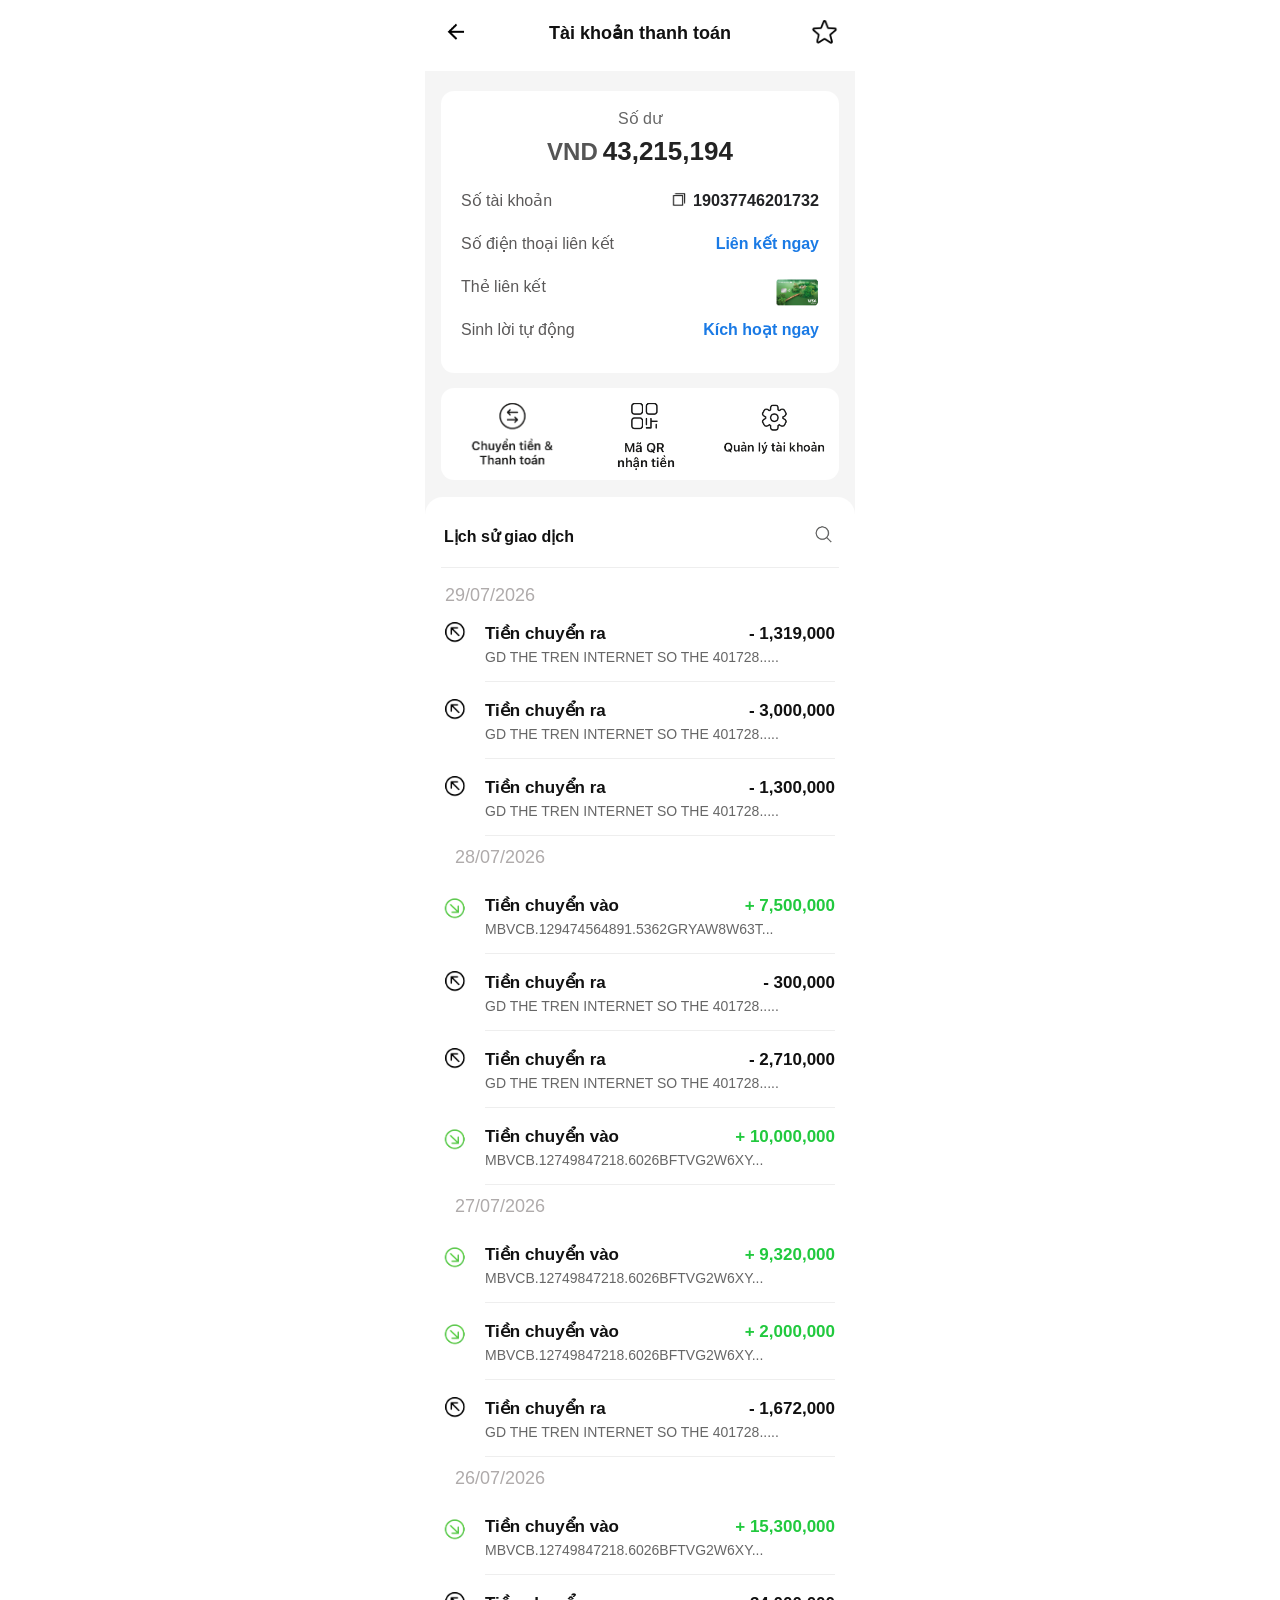
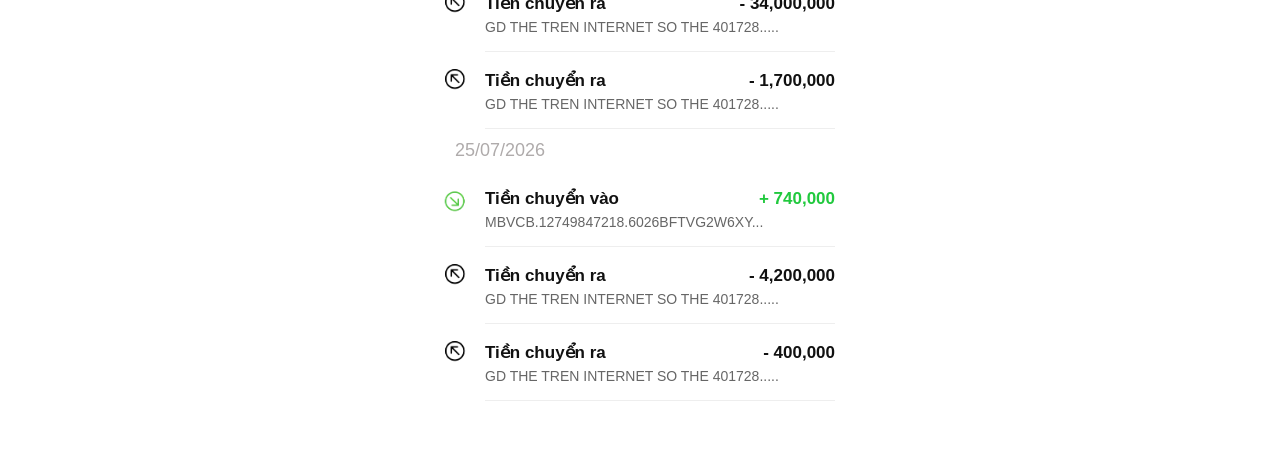
==== account.html @ f7a261ac "Update account.html" ====
<!DOCTYPE html>
<html lang="vi">

<head>
    <meta charset="UTF-8">

    <meta
        name="viewport"
        content="width=device-width,
                 initial-scale=1,
                 maximum-scale=1,
                 user-scalable=no,
                 viewport-fit=cover"
    >

    <title>Tài khoản thanh toán</title>

    <meta
        name="apple-mobile-web-app-capable"
        content="yes"
    >
<link rel="apple-touch-icon" href="./img/tech.jpg">

<link rel="icon" href="./img/tech.png">

<meta name="apple-mobile-web-app-capable" content="yes">

<meta name="apple-mobile-web-app-title" content="Techcombank">
    <meta
        name="mobile-web-app-capable"
        content="yes"
    >

    <!-- Thanh trạng thái nền trắng, icon màu đen -->
    <meta
        name="apple-mobile-web-app-status-bar-style"
        content="default"
    >

    <meta
        name="theme-color"
        content="#ffffff"
    >

    <link
        rel="stylesheet"
        href="./css/account.css"
    >
</head>

<body>

<div class="phone-app">

    <!-- =====================
         HEADER
    ====================== -->

    <header class="account-header">

  <button
    class="header-button back-button"
    type="button"
    onclick="history.back()"
    aria-label="Quay lại"
>
    <img
        src="./img/back_account.png"
        class="back-button-img"
        alt="Quay lại"
    >
</button>

        <h1>
            Tài khoản thanh toán
        </h1>

      <button
    class="header-button favorite-button"
    type="button"
    aria-label="Yêu thích"
>
    <img
        src="./img/star_account.png"
        class="favorite-button-img"
        alt="Yêu thích"
    >
</button>

    </header>


    <!-- =====================
         NỘI DUNG
    ====================== -->

    <main class="account-main">


        <!-- THẺ THÔNG TIN TÀI KHOẢN -->

        <section class="account-card">

            <div class="balance">

                <p class="balance-label">
                    Số dư
                </p>

                <div class="balance-value">

                    <span>VND</span>

                    <strong>
                        43,215,194
                    </strong>

                </div>

            </div>


            <div class="information-list">


                <!-- SỐ TÀI KHOẢN -->

         <div class="information-row">

    <span class="information-label">
        Số tài khoản
    </span>

    <div class="account-right">

        <div class="copy-box">
            <img
                src="./img/copy.png"
                class="copy-symbol"
                id="copyAccount"
                alt="Sao chép"
            >
        </div>

        <span class="account-number">
            19037746201732
        </span>

    </div>

</div>


                <!-- SỐ ĐIỆN THOẠI -->

                <div class="information-row">

                    <span class="information-label">
                        Số điện thoại liên kết
                    </span>

                    <button
                        class="blue-action"
                        type="button"
                    >
                        Liên kết ngay
                    </button>

                </div>


                <!-- THẺ LIÊN KẾT -->

                <div class="information-row">

                    <span class="information-label">
                        Thẻ liên kết
                    </span>

                    <div class="bank-card-image">

                        <img
                            src="./img/card.png"
                            alt="Thẻ ngân hàng"
                        >

                    </div>

                </div>


                <!-- SINH LỜI -->

                <div class="information-row">

                    <span class="information-label">
                        Sinh lời tự động
                    </span>

                    <button
                        class="blue-action"
                        type="button"
                    >
                        Kích hoạt ngay
                    </button>

                </div>

            </div>

        </section>


        <!-- =====================
             MENU CHỨC NĂNG
        ====================== -->
<section class="feature-card">

    <!-- Chuyển tiền -->
    <button class="feature-item" type="button">

        <div class="feature-icon-box">
            <img
                src="./img/transfer.png"
                class="feature-img transfer-img"
                alt="Chuyển tiền"
            >
        </div>

     

    </button>

    <!-- QR -->
    <button class="feature-item" type="button">

        <div class="feature-icon-box">
            <img
                src="./img/qr-img.png"
                class="feature-img qr-img"
                alt="QR"
            >
        </div>

       

    </button>

    <!-- Quản lý -->
    <button class="feature-item" type="button">

        <div class="feature-icon-box">
            <img
                src="./img/setting-img.png"
                class="feature-img setting-img"
                alt="Quản lý"
            >
        </div>


    </button>

</section>


        <!-- =====================
             LỊCH SỬ GIAO DỊCH
        ====================== -->

        <section class="transaction-card">


            <!-- TIÊU ĐỀ -->

            <div class="transaction-header">

                <h2>
                    Lịch sử giao dịch
                </h2>

              <button
    class="search-button"
    type="button"
    aria-label="Tìm kiếm"
>

    <img
        src="./img/search.png"
        class="search-button-img"
        alt="Tìm kiếm"
    >

</button>

            </div>


            <!-- NGÀY -->

            <p class="transaction-date">

                29/07/2026

            </p>


            <!-- TIỀN RA -->

          <button
    class="transaction-item"
    type="button"
    onclick="openSheet('./transaction-out.html')"
>

              <div class="transaction-status outgoing">

    <div class="transaction-icon-box">

        <img
            src="./img/outgoing.png"
            class="transaction-icon-img"
            alt="Tiền chuyển ra"
        >

    </div>

</div>

                <div class="transaction-information">

                    <div class="transaction-top">

                        <strong>
                            Tiền chuyển ra
                        </strong>

                        <span class="transaction-money">

                            - 1,319,000

                        </span>

                    </div>


                    <p>

                        GD THE TREN INTERNET SO THE
                        401728.....

                    </p>

                </div>

            </button>

<!-- TIỀN RA -->

           <button
                class="transaction-item"
                type="button"
                onclick="location.href='./transaction-out.html'"
            >

              <div class="transaction-status outgoing">

    <div class="transaction-icon-box">

        <img
            src="./img/outgoing.png"
            class="transaction-icon-img"
            alt="Tiền chuyển ra"
        >

    </div>

</div>

                <div class="transaction-information">

                    <div class="transaction-top">

                        <strong>
                            Tiền chuyển ra
                        </strong>

                        <span class="transaction-money">

                            - 3,000,000

                        </span>

                    </div>


                    <p>

                        GD THE TREN INTERNET SO THE
                        401728.....

                    </p>

                </div>

            </button>
<!-- TIỀN RA -->

           <button
                class="transaction-item"
                type="button"
                onclick="location.href='./transaction-out.html'"
            >

              <div class="transaction-status outgoing">

    <div class="transaction-icon-box">

        <img
            src="./img/outgoing.png"
            class="transaction-icon-img"
            alt="Tiền chuyển ra"
        >

    </div>

</div>

                <div class="transaction-information">

                    <div class="transaction-top">

                        <strong>
                            Tiền chuyển ra
                        </strong>

                        <span class="transaction-money">

                            - 1,300,000

                        </span>

                    </div>


                    <p>

                        GD THE TREN INTERNET SO THE
                        401728.....

                    </p>

                </div>

            </button>


            <!-- NGÀY -->

            <p class="transaction-date second-date">

                28/07/2026

            </p>

 <button
     class="transaction-item"
    type="button"
    onclick="openSheet('./transaction-in.html')">
             <div class="transaction-status incoming">

    <div class="transaction-icon-box">

        <img
            src="./img/incoming.png"
            class="incoming-icon-img"
            alt="Tiền vào"
        >

    </div>

</div>


                <div class="transaction-information">

                    <div class="transaction-top">

                        <strong>

                            Tiền chuyển vào

                        </strong>

                        <span class="transaction-money green">

                            + 7,500,000

                        </span>

                    </div>


                    <p>

                        MBVCB.129474564891.5362GRYAW8W63T...

                    </p>

                </div>

            </button>

            <!-- GIAO DỊCH 3 -->
  <button
    class="transaction-item"
    type="button"
    onclick="openSheet('./transaction-out1.html')"
>

              <div class="transaction-status outgoing">

    <div class="transaction-icon-box">

        <img
            src="./img/outgoing.png"
            class="transaction-icon-img"
            alt="Tiền chuyển ra"
        >

    </div>

</div>

                <div class="transaction-information">

                    <div class="transaction-top">

                        <strong>
                            Tiền chuyển ra
                        </strong>

                        <span class="transaction-money">

                            - 300,000

                        </span>

                    </div>


                    <p>

                        GD THE TREN INTERNET SO THE
                        401728.....

                    </p>

                </div>

      
            </button>
              <button
                class="transaction-item"
                type="button"
                onclick="location.href='./transaction-out.html'"
            >

              <div class="transaction-status outgoing">

    <div class="transaction-icon-box">

        <img
            src="./img/outgoing.png"
            class="transaction-icon-img"
            alt="Tiền chuyển ra"
        >

    </div>

</div>

                <div class="transaction-information">

                    <div class="transaction-top">

                        <strong>
                            Tiền chuyển ra
                        </strong>

                        <span class="transaction-money">

                            - 2,710,000

                        </span>

                    </div>


                    <p>

                        GD THE TREN INTERNET SO THE
                        401728.....

                    </p>

                </div>

            </button>

<!-- TIỀN VÀO -->

          <button
     class="transaction-item"
    type="button"
    onclick="openSheet('./transaction-in.html')">
             <div class="transaction-status incoming">

    <div class="transaction-icon-box">

        <img
            src="./img/incoming.png"
            class="incoming-icon-img"
            alt="Tiền vào"
        >

    </div>

</div>


                <div class="transaction-information">

                    <div class="transaction-top">

                        <strong>

                            Tiền chuyển vào

                        </strong>

                        <span class="transaction-money green">

                            + 10,000,000

                        </span>

                    </div>


                    <p>

                        MBVCB.12749847218.6026BFTVG2W6XY...

                    </p>

                </div>

            </button>

            
   <p class="transaction-date second-date">

                27/07/2026

            </p>
 <button
     class="transaction-item"
    type="button"
    onclick="openSheet('./transaction-in.html')">
             <div class="transaction-status incoming">

    <div class="transaction-icon-box">

        <img
            src="./img/incoming.png"
            class="incoming-icon-img"
            alt="Tiền vào"
        >

    </div>

</div>


                <div class="transaction-information">

                    <div class="transaction-top">

                        <strong>

                            Tiền chuyển vào

                        </strong>

                        <span class="transaction-money green">

                            + 9,320,000

                        </span>

                    </div>


                    <p>

                        MBVCB.12749847218.6026BFTVG2W6XY...

                    </p>

                </div>

            </button>

 <button
    class="transaction-item"
    type="button"
    onclick="openSheet('./transaction-in.html')"
>
    <div class="transaction-status incoming">
        <div class="transaction-icon-box">
            <img
                src="./img/incoming.png"
                class="incoming-icon-img"
                alt="Tiền vào"
            >
        </div>
    </div>

    <div class="transaction-information">
        <div class="transaction-top">
            <strong>Tiền chuyển vào</strong>

            <span class="transaction-money green">
                + 2,000,000
            </span>
        </div>

        <p>
            MBVCB.12749847218.6026BFTVG2W6XY...
        </p>
    </div>
</button>

            <!-- GIAO DỊCH 3 -->
  <button
                class="transaction-item"
                type="button"
                onclick="location.href='./transaction-out.html'"
            >

              <div class="transaction-status outgoing">

    <div class="transaction-icon-box">

        <img
            src="./img/outgoing.png"
            class="transaction-icon-img"
            alt="Tiền chuyển ra"
        >

    </div>

</div>

                <div class="transaction-information">

                    <div class="transaction-top">

                        <strong>
                            Tiền chuyển ra
                        </strong>

                        <span class="transaction-money">

                            - 1,672,000

                        </span>

                    </div>


                    <p>

                        GD THE TREN INTERNET SO THE
                        401728.....

                    </p>

                </div>

            </button>
             
<p class="transaction-date second-date">

                26/07/2026

            </p>

            
             <button
     class="transaction-item"
    type="button"
    onclick="openSheet('./transaction-in.html')">
             <div class="transaction-status incoming">

    <div class="transaction-icon-box">

        <img
            src="./img/incoming.png"
            class="incoming-icon-img"
            alt="Tiền vào"
        >

    </div>

</div>


                <div class="transaction-information">

                    <div class="transaction-top">

                        <strong>

                            Tiền chuyển vào

                        </strong>

                        <span class="transaction-money green">

                            + 15,300,000

                        </span>

                    </div>


                    <p>

                        MBVCB.12749847218.6026BFTVG2W6XY...

                    </p>

                </div>

            </button>

            <!-- GIAO DỊCH 4 -->

             <button
                class="transaction-item" 
                type="button"
                onclick="location.href='./transaction-out.html'"
            >

              <div class="transaction-status outgoing">

    <div class="transaction-icon-box">

        <img
            src="./img/outgoing.png"
            class="transaction-icon-img"
            alt="Tiền chuyển ra"
        >

    </div>

</div>

                <div class="transaction-information">

                    <div class="transaction-top">

                        <strong>
                            Tiền chuyển ra
                        </strong>

                        <span class="transaction-money">

                            - 34,000,000

                        </span>

                    </div>


                    <p>

                        GD THE TREN INTERNET SO THE
                        401728.....

                    </p>

                </div>

            </button>
<button
                class="transaction-item"
                type="button"
                onclick="location.href='./transaction-out.html'"
            >

              <div class="transaction-status outgoing">

    <div class="transaction-icon-box">

        <img
            src="./img/outgoing.png"
            class="transaction-icon-img"
            alt="Tiền chuyển ra"
        >

    </div>

</div>

                <div class="transaction-information">

                    <div class="transaction-top">

                        <strong>
                            Tiền chuyển ra
                        </strong>

                        <span class="transaction-money">

                            - 1,700,000

                        </span>

                    </div>


                    <p>

                        GD THE TREN INTERNET SO THE
                        401728.....

                    </p>

                </div>

            </button>

 <p class="transaction-date second-date">

                25/07/2026

            </p>
<!-- TIỀN VÀO -->

          <button
     class="transaction-item"
    type="button"
    onclick="openSheet('./transaction-in.html')">
             <div class="transaction-status incoming">

    <div class="transaction-icon-box">

        <img
            src="./img/incoming.png"
            class="incoming-icon-img"
            alt="Tiền vào"
        >

    </div>

</div>


                <div class="transaction-information">

                    <div class="transaction-top">

                        <strong>

                            Tiền chuyển vào

                        </strong>

                        <span class="transaction-money green">

                            + 740,000

                        </span>

                    </div>


                    <p>

                        MBVCB.12749847218.6026BFTVG2W6XY...

                    </p>

                </div>

            </button>
<!-- TIỀN RA -->

           <button
                class="transaction-item"
                type="button"
                onclick="location.href='./transaction-out.html'"
            >

              <div class="transaction-status outgoing">

    <div class="transaction-icon-box">

        <img
            src="./img/outgoing.png"
            class="transaction-icon-img"
            alt="Tiền chuyển ra"
        >

    </div>

</div>

                <div class="transaction-information">

                    <div class="transaction-top">

                        <strong>
                            Tiền chuyển ra
                        </strong>

                        <span class="transaction-money">

                            - 4,200,000

                        </span>

                    </div>


                    <p>

                        GD THE TREN INTERNET SO THE
                        401728.....

                    </p>

                </div>

            </button>
<!-- TIỀN RA -->

           <button
                class="transaction-item"
                type="button"
                onclick="location.href='./transaction-out.html'"
            >

              <div class="transaction-status outgoing">

    <div class="transaction-icon-box">

        <img
            src="./img/outgoing.png"
            class="transaction-icon-img"
            alt="Tiền chuyển ra"
        >

    </div>

</div>

                <div class="transaction-information">

                    <div class="transaction-top">

                        <strong>
                            Tiền chuyển ra
                        </strong>

                        <span class="transaction-money">

                            - 400,000

                        </span>

                    </div>


                    <p>

                        GD THE TREN INTERNET SO THE
                        401728.....

                    </p>

                </div>

            </button>

            
        </section>

    </main>

</div>


<!-- THÔNG BÁO COPY -->




<script>
document.addEventListener("DOMContentLoaded", () => {
    const overlay =
        document.getElementById("sheetOverlay");

    const frame =
        document.getElementById("sheetFrame");

    const copyButton =
        document.getElementById("copyAccount");

    const copyToast =
        document.getElementById("copyToast");

    let toastTimer = null;

    /* =========================
       OPEN SHEET
    ========================= */

    window.openSheet = function (page) {
        if (!overlay || !frame || !page) {
            return;
        }

        frame.src = page;
        overlay.classList.add("show");

        document.documentElement.style.overflow = "hidden";
        document.body.style.overflow = "hidden";
    };

    /* =========================
       CLOSE SHEET
    ========================= */

    window.closeSheet = function () {
        if (!overlay || !frame) {
            return;
        }

        overlay.classList.remove("show");

        document.documentElement.style.overflow = "";
        document.body.style.overflow = "";

        setTimeout(() => {
            frame.src = "";
        }, 350);
    };

    /* Bấm vùng tối bên ngoài để đóng */
    if (overlay) {
        overlay.addEventListener("click", event => {
            if (event.target === overlay) {
                window.closeSheet();
            }
        });
    }

    /* =========================
       COPY ACCOUNT
    ========================= */

    if (copyButton && copyToast) {
        copyButton.addEventListener("click", async () => {
            try {
                await navigator.clipboard.writeText(
                    "7171555555"
                );

                showCopyToast();
            } catch (error) {
                const textarea =
                    document.createElement("textarea");

                textarea.value = "7171555555";
                textarea.style.position = "fixed";
                textarea.style.opacity = "0";

                document.body.appendChild(textarea);
                textarea.select();

                document.execCommand("copy");
                textarea.remove();

                showCopyToast();
            }
        });
    }

    function showCopyToast() {
        clearTimeout(toastTimer);

        copyToast.classList.add("show");

        toastTimer = setTimeout(() => {
            copyToast.classList.remove("show");
        }, 1500);
    }
});


</script>

<script src="./js/acccount.js"></script>
<!-- Bottom Sheet -->

<div
    class="copy-toast"
    id="copyToast"
>
    Đã sao chép số tài khoản
</div>

<div class="sheet-overlay" id="sheetOverlay">
    <iframe
        id="sheetFrame"
        class="sheet-frame"
        src=""
        title="Chi tiết giao dịch"
    ></iframe>
</div>

<script>
    // JavaScript ở đây
</script>
</body>
</body>

</html>
---- css/account.css ----
/* =========================
   RESET
========================= */




/* =========================
   KHUNG ỨNG DỤNG
========================= */



/* =========================
   HEADER
========================= */

/* =========================
   RESET + IOS STATUS BAR
========================= */

* {
    box-sizing: border-box;
    margin: 0;
    padding: 0;

    -webkit-tap-highlight-color: transparent;
}

html,
body {
    width: 100%;
    height: 100%;
    min-height: 100%;

    margin: 0 !important;
    padding: 0 !important;
}

.transaction-page {
    position: relative;

    width: 100%;
    height: 100dvh;
    min-height: 100dvh;

    margin: 0;
    padding: 0;

    overflow: hidden;
}

/* Không hiển thị tấm nền phía sau */
.back-sheet {
    display: none !important;
}

/* Khung nội dung bắt đầu ngay từ đầu iframe */
.transaction-sheet {
    top: 0 !important;

    left: 0;
    right: 0;
    bottom: 0;

    border-radius: 28px 28px 0 0;
}

body {
    width: 100%;
    min-height: 100%;

    margin: 0;

    color: #111111;
    background: #ffffff;

    font-family:
        -apple-system,
        BlinkMacSystemFont,
        "SF Pro Display",
        "SF Pro Text",
        Arial,
        sans-serif;
}

/* Khung ứng dụng */
.phone-app {
    width: 100%;
    max-width: 430px;
    min-height: 100dvh;

    margin: 0 auto;

    overflow-x: hidden;

    background: #f5f5f5;
}


.sheet-overlay.show {
    opacity: 1;
    visibility: visible;
    pointer-events: auto;
}


/* Kéo toàn bộ bill lên trên */


.sheet-overlay.show .sheet-frame {
    transform: translateY(0);
}

.sheet-overlay.show .sheet-frame {
    transform: translateY(0);
}
/* Header trắng nằm ngay dưới status bar */
.account-header {
    position: sticky;
    z-index: 100;

    top: 0;

    display: grid;
    grid-template-columns: 55px 1fr 55px;
    align-items: center;

    /*
      71px nội dung + vùng an toàn của iPhone
    */
    min-height: calc(
        71px +
        env(safe-area-inset-top)
    );

    padding:
        env(safe-area-inset-top)
        15px
        0;

    background: #ffffff;
}


.account-header h1 {

    font-size:
    18px;
margin-top: -5px;

    font-weight:
    700;

    text-align:
    center;

    white-space:
    nowrap;

}


.header-button {

    display:
    flex;

    align-items:
    center;

    justify-content:
    center;

    width:
    50px;

    height:
    50px;

    border:
    0;

    background:
    transparent;

    color:
    #111;

    cursor:
    pointer;

}
/* Nút quay lại */
.back-button {
    width: 42px;
    height: 42px;

    display: flex;
    align-items: center;
    justify-content: center;

    border: none;
    background: transparent;
    padding: 0;
    cursor: pointer;
}
.favorite-button{
    width:42px;
    height:42px;

    display:flex;
    align-items:center;
    justify-content:center;

    border:none;
    background:transparent;
    padding:0;

    cursor:pointer;
}

.favorite-button-img{
      display: block;
    width: 140px;
    height: 135px;
    margin-left: 40px;
    object-fit: contain;
}
/* Ảnh mũi tên */
.back-button-img {
        width: 100px;
    height: 100px;
    margin-top: -8px;
    margin-left: -10px;
    object-fit: contain;
    display: block;
}

.back-button {

    justify-content:
    flex-start;

    font-size:
    40px;

    font-weight:
    300;

}


.favorite-button {

    justify-content:
    flex-end;

    font-size:
    50px;

    font-weight:
    300;

}


/* =========================
   NỘI DUNG
========================= */

.account-main {

    padding-top:
    20px;

}


/* =========================
   THẺ TÀI KHOẢN
========================= */

.account-card {

    margin:

    0
    16px
    15px;

    padding:

    18px
    20px
    20px;

    border-radius:
    13px;

    background:
    #fff;

}


.balance {

    text-align:
    center;

}


.balance-label {

    margin-bottom:
    8px;

    color:
    #666;

    font-size:
    16px;

}

/* Nút tìm kiếm */
.search-button{
    width:40px;
    height:40px;
    border:none;
    background:transparent;
    display:flex;
    justify-content:center;
    align-items:center;
    cursor:pointer;
    padding:0;
}

/* Chỉ chỉnh ảnh */
.search-button-img{
       width: 60px;
    height: 100px;
    margin-top: 18px;
    object-fit: contain;
    display: block;
}
.balance-value {

    display:
    flex;

    align-items:
    baseline;

    justify-content:
    center;

    gap:
    5px;

}
.information-row{
display:flex;
    justify-content:space-between;
    align-items:center;
    /* padding:18px 0; */
}

.account-right{
     display:flex;
    align-items:center;
    gap:8px;
}

/* Khung riêng của icon */
.copy-box{
    width:22px;          /* chỉnh khung */
    height:22px;
    display:flex;
    align-items:center;
    justify-content:center;
    margin-right:8px;
    flex-shrink:0;
}

/* Chỉ cần sửa 2 dòng này để icon to nhỏ */
.copy-symbol{
    width:18px;
    height:18px;
    object-fit:contain;
    display:block;
}

.copy-symbol{
    width:18px;
    height:18px;
    object-fit:contain;
    cursor:pointer;

    margin-right:10px;
}

.account-number{
    font-size:16.2px;
    font-weight:600;
    color: #222325;
}
.copy-symbol,
.copy-icon{
      width: 65px;
    height: 70px;
    margin-top: -4px;
    margin-left: 28px;
    display: inline-block;
    object-fit: contain;
    vertical-align: middle;
}
.balance-value span {

    color:
    #555;

    font-size:
    24px;

   font-weight: 600;

}

/* ===========================
   Overlay
=========================== */



/* hiện */

.sheet-overlay.show{

    opacity:1;

    visibility:visible;

}


/* ===========================
   Bottom Sheet
=========================== */

.sheet-container{

    position:fixed;

    left:0;

    right:0;

    bottom:0;

    height:83vh;

    background:#fff;

    border-radius:28px 28px 0 0;

    overflow:hidden;

    transform:translateY(100%);

    transition:.35s cubic-bezier(.22,.61,.36,1);

    z-index:1000;

}


/* hiện */

.sheet-container.show{

    transform:translateY(0);

}


/* iframe */

.balance-value strong {

    color:
    #232323;

    font-size:
    26px;

    font-weight:
    700;

}


/* =========================
   THÔNG TIN
========================= */

.information-list {

    margin-top:
    14px;

}
/* Card */
.feature-card{
    display:flex;
    justify-content:space-between;
    align-items:flex-start;
    padding:18px 0;
}

/* Button */
.feature-item{
    flex:1;
    border:none;
    background:transparent;
    display:flex;
    flex-direction:column;
    align-items:center;
    cursor:pointer;
}

/* Khung icon - KHÔNG sửa */
.feature-icon-box{
    width:60px;
    height:60px;
    display:flex;
    justify-content:center;
    align-items:center;
    flex-shrink:0;
}

/* Style chung */
.feature-img{
    display:block;
    object-fit:contain;
}

.sheet-overlay.show{
    opacity:1;
    pointer-events:auto;
}



.sheet-overlay.show #sheetFrame{
    transform:translateY(0);
}

/* ========= CHỈNH TỪNG ICON ========= */

/* Icon Chuyển tiền */
.transfer-img{
   width: 407px;
    height: 290px;
    margin-top: -14px;
    margin-left: -4px;
}

/* Icon QR */
.qr-img{
     width: 370px;
    height: 300px;
    margin-left: 7px;
    margin-top: 3px;
}

/* Icon Quản lý */
.setting-img{
    width: 423px;
    height: 330px;
    margin-left: 7px;
    margin-top: -11px;
}
.phone-app{

    transition:.35s;

}

.phone-app.scale{

    transform:scale(.94);

    border-radius:28px;

    overflow:hidden;

}


.sheet-overlay.show{

    opacity:1;

    pointer-events:auto;

}
/* =====================================
   BOTTOM SHEET — ACCOUNT.HTML
===================================== */

.sheet-overlay {
    position: fixed;
    z-index: 99999;

    inset: 0;

    display: flex;
    align-items: flex-end;

    opacity: 0;
    visibility: hidden;
    pointer-events: none;

    background: rgba(0, 0, 0, 0.35);

    transition:
        opacity 0.3s ease,
        visibility 0.3s ease;
}

.sheet-overlay.show {
    opacity: 1;
    visibility: visible;
    pointer-events: auto;
}

/* Chính iframe chứa transaction-out.html */
#sheetFrame,
.sheet-frame {
    display: block;

    width: 100%;

    /*
      Kéo mép trên của bill lên tại đây.
      100dvh - 95px nghĩa là cách đầu màn hình 95px.
    */
    height: calc(100dvh - 85px);

    margin: 0;
    padding: 0;

    border: 0;
    border-radius: 28px 28px 0 0;

    background: transparent;

    transform: translateY(100%);

    transition:
        transform 0.35s
        cubic-bezier(.22, .61, .36, 1);
}

.sheet-overlay.show #sheetFrame,
.sheet-overlay.show .sheet-frame {
    transform: translateY(0);
}

.sheet-overlay.show #sheetFrame{

    transform:translateY(0);

}
/* ========= MUỐN CHỈNH TẤT CẢ ========= */

/*
.feature-img{
    width:40px;
    height:40px;
}
*/

.information-row {
    margin-top: -5px;
    display:
    flex;

    align-items:
    center;

    justify-content:
    space-between;

    min-height:
    48px;

}


.information-label {

    color:
    #5b5959;

    font-size:
    16px;

}


.information-value,
.blue-action {

    border:
    0;

    background:
    transparent;

    cursor:
    pointer;

}


.information-value {

    color:
    #111;

    font-size:
    18px;

    font-weight:
    600;

}


.copy-symbol {

    margin-right:
    5px;

    font-size:
    19px;

}


.blue-action {

    color:
    #1a7ae5;

    font-size:
    16px;

    font-weight:
    600;

}


.bank-card-image {
    width: 76px;
    height: 45px;
    overflow: hidden;
    border-radius: 11px;

}


.bank-card-image img {

      display: block;
    width: 100%;
    height: 100%;
    margin-left: 18px;
    object-fit: cover;

}


/* =========================
   MENU
========================= */

.feature-card {

    display:
    grid;

    grid-template-columns:

    repeat(
        3,
        1fr
    );

    margin:

    0
    16px
    17px;

    padding:

    17px
    5px
    15px;

    border-radius:
    13px;

    background:
    #fff;

}


.feature-item {

    display:
    flex;

    flex-direction:
    column;

    align-items:
    center;

    border:
    0;

    background:
    transparent;

    color:
    #111;

    cursor:
    pointer;

}


.feature-icon {

    display:
    flex;

    align-items:
    center;

    justify-content:
    center;

    width:
    47px;

    height:
    47px;

    margin-bottom:
    7px;

}


.transfer-icon {

    flex-direction:
    column;

    border:

    2px
    solid
    #111;

    border-radius:
    50%;

    font-size:
    22px;

    line-height:
    13px;

}


.qr-icon {

    display:
    grid;

    grid-template-columns:

    repeat(
        2,
        16px
    );

    grid-template-rows:

    repeat(
        2,
        16px
    );

    gap:
    4px;

    margin:

    3px
    0
    11px;

}


.qr-icon span {

    border:

    2px
    solid
    #111;

    border-radius:
    4px;

}


.setting-icon {

    height:
    50px;

    margin-bottom:
    4px;

    font-size:
    49px;

    line-height:
    49px;

}


.feature-name {

    min-height:
    42px;

    font-size:
    15px;

    font-weight:
    700;

    line-height:
    20px;

    text-align:
    center;

}


/* =========================
   LỊCH SỬ
========================= */

.transaction-card {

    min-height:
    650px;

    padding:

    22px
    16px
    50px;

    border-radius:

    18px
    18px
    0
    0;

    background:
    #fff;

}


.transaction-header {

    display:
    flex;

    align-items:
    center;

    justify-content:
    space-between;

    padding-bottom:
    13px;

    border-bottom:

    1px
    solid
    #eee;

}


.transaction-header h2 {

   font-size: 16px;
    font-weight: 700;
    margin-left: 3px;

}


.search-button {

    width:
    35px;

    height:
    35px;

    border:
    0;

    background:
    transparent;

    color:
    #555;

    font-size:
    32px;

}


.transaction-date {

    margin:

    17px
    4px
    14px;

    color:
    #afabab;

    font-size:
    18px;

}


.second-date {

   margin-top: -14px;
    padding: 10px;

}


/* =========================
   GIAO DỊCH
========================= */

.transaction-item {

    display:
    grid;

    grid-template-columns:

    36px
    minmax(
        0,
        1fr
    );

    gap:
    4px;

    width:
    100%;

       padding: 3px 4px 15px;

    border:
    0;

    background:
    transparent;

    color:
    #111;

    text-align:
    left;

    cursor:
    pointer;

}


/* Vòng tròn giữ nguyên */
.transaction-status{
    width:28px;
    height:28px;
    border-radius:50%;
    display:flex;
    justify-content:center;
    align-items:center;
    flex-shrink:0;
}

/* Khung chứa icon */
.transaction-icon-box{
    width:18px;
    height:18px;
    display:flex;
    justify-content:center;
    align-items:center;
}

/* Chỉ chỉnh icon */
.transaction-icon-img{
        width: 80px;
    height: 122px;
    margin-left: -11px;
    margin-top: -8px;
    object-fit: contain;
    display: block;

}
/* Vòng tròn giữ nguyên */
.transaction-status{
    width:28px;
    height:28px;

    display:flex;
    justify-content:center;
    align-items:center;

    border-radius:50%;
    flex-shrink:0;
}

/* Màu nền giao dịch vào */


/* Khung chứa icon */
.transaction-icon-box{
    width:18px;
    height:18px;

    display:flex;
    justify-content:center;
    align-items:center;
}

/* Chỉ chỉnh ảnh */
.incoming-icon-img{
        width: 100px;
    height: 125px;
    margin-left: -11px;
    margin-top: -8px;
    object-fit:contain;
    display:block;
}

.outgoing {

    color:
    #111;

}


.incoming {

    color:
    #20c74c;

}


.transaction-information {

    min-width:
    0;

    padding-bottom:
    16px;

    border-bottom:

    1px
    solid
    #eee;

}


.transaction-top {

    display:
    flex;

    align-items:
    center;

    justify-content:
    space-between;

    gap:
    10px;

}


.transaction-top strong {

    overflow:
    hidden;

    font-size:
    17px;

    font-weight:
    700;

    white-space:
    nowrap;

    text-overflow:
    ellipsis;

}


.transaction-money {

    flex-shrink:
    0;

    font-size:
    17px;

    font-weight:
    700;

}


.transaction-money.green {

    color:
    #21c93e;

}


.transaction-information p {

    overflow:
    hidden;

    margin-top:
    5px;

    color:
    #666;

    font-size:
    14px;

    white-space:
    nowrap;

    text-overflow:
    ellipsis;

}
.header-button {
    width: 42px;
    height: 42px;

    padding: 0;

    display: flex;
    align-items: center;
    justify-content: center;

    border: none;
    background: transparent;

    cursor: pointer;
}


.back-button i {
    display: block !important;

    font-family: "boxicons" !important;

    font-size: 38px !important;
    font-weight: 400;

    line-height: 1;

    color: #111111 !important;

    visibility: visible !important;
    opacity: 1 !important;
}

/* =========================
   THÔNG BÁO COPY
========================= */

.copy-toast {

    position:
    fixed;

    bottom:
    35px;

    left:
    50%;

    z-index:
    999;

    padding:

    11px
    18px;

    border-radius:
    25px;

    background:
    rgba(
        0,
        0,
        0,
        0.85
    );

    color:
    #fff;

    font-size:
    14px;

    opacity:
    0;

    pointer-events:
    none;

    transform:

    translate(
        -50%,
        15px
    );

    transition:

    opacity
    0.25s,

    transform
    0.25s;

}


.copy-toast.show {

    opacity:
    1;

    transform:

    translate(
        -50%,
        0
    );

}


/* =========================
   MÀN HÌNH NHỎ
========================= */

@media (
    max-width:
    370px
) {

    .account-header h1 {

        font-size:
        18px;

    }


    .information-label {

        font-size:
        14px;

    }


    .information-value {

        font-size:
        16px;

    }


    .blue-action {

        font-size:
        15px;

    }


    .feature-name {

        font-size:
        13px;

    }

}
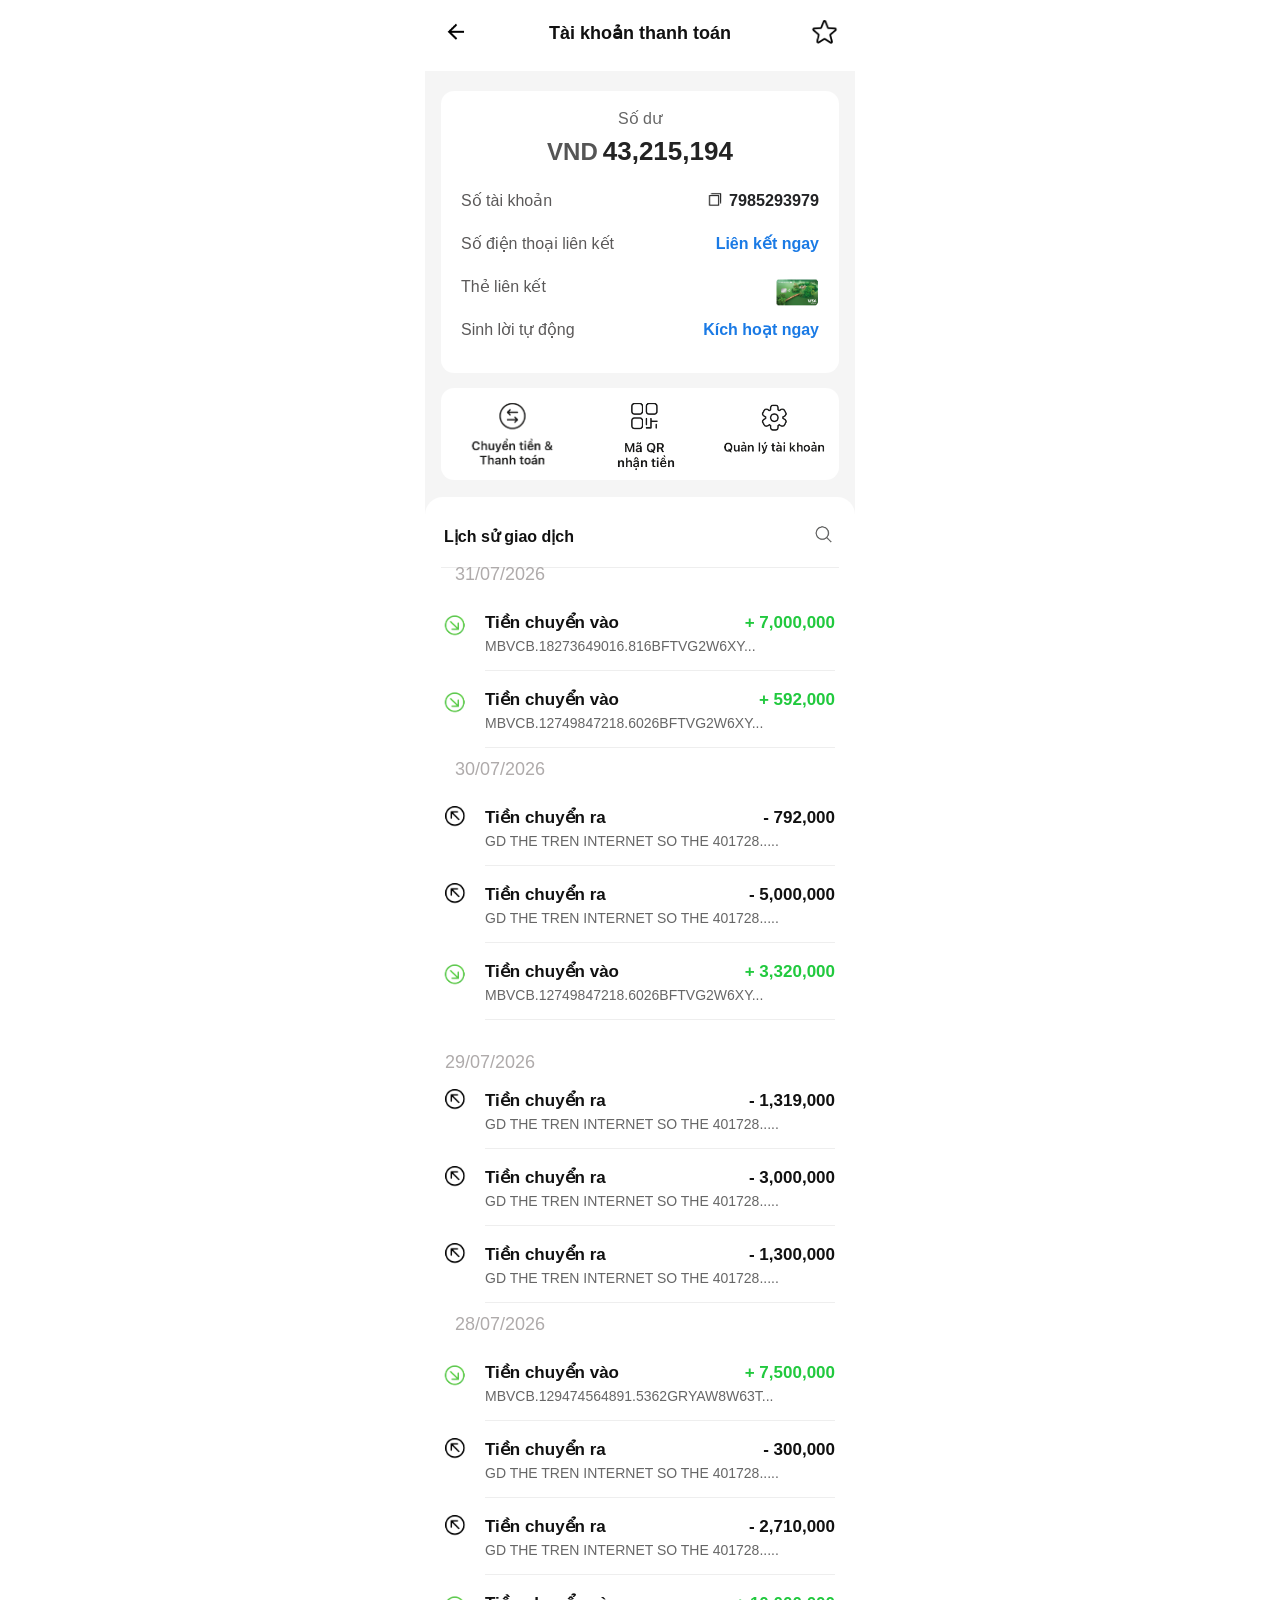
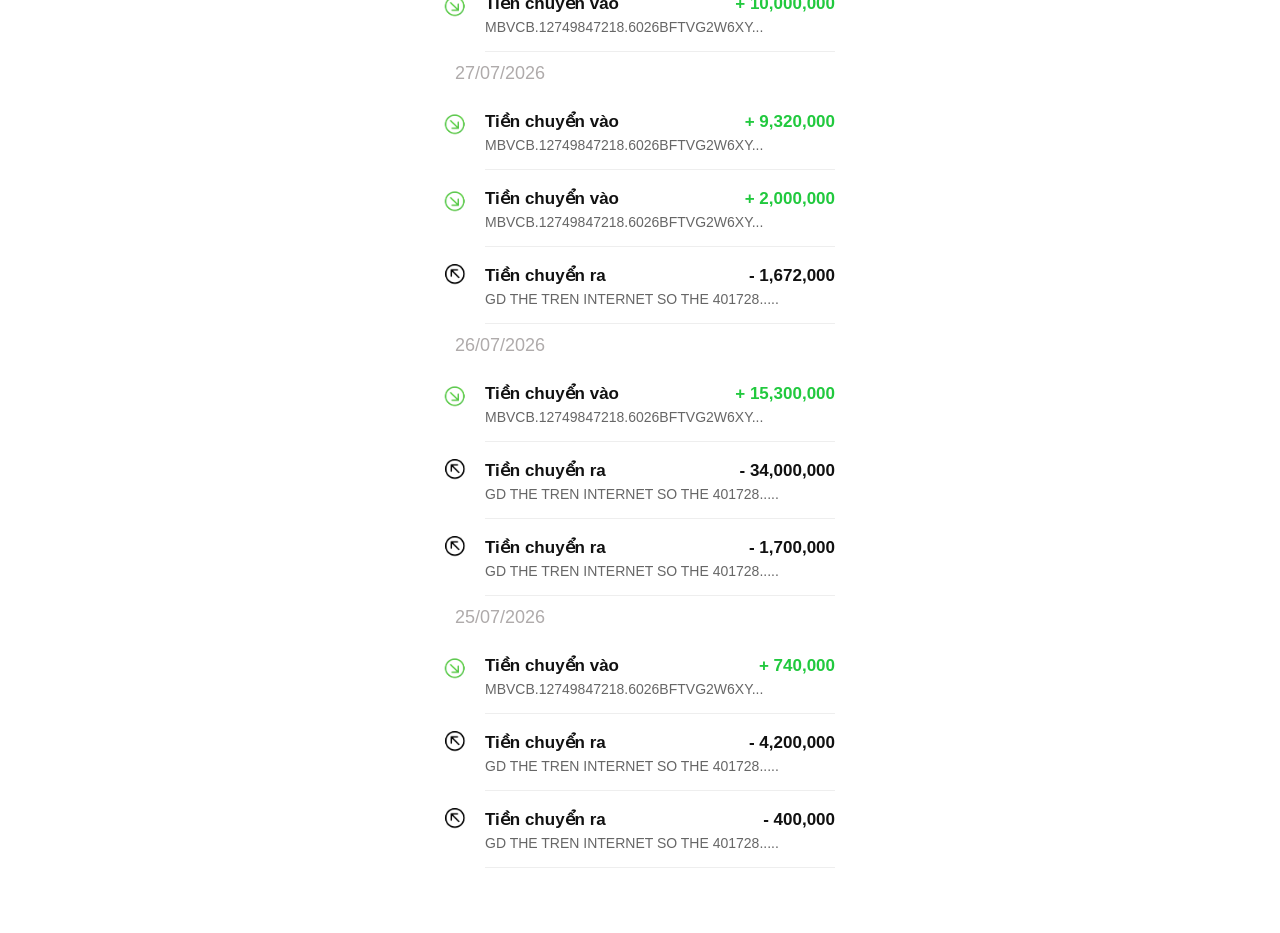
==== commit fdbec1d0: "Update account.html" ====
--- a/account.html
+++ b/account.html
@@ -143,7 +143,7 @@
         </div>
 
         <span class="account-number">
-            19037746201732
+            7985293979
         </span>
 
     </div>
@@ -296,6 +296,265 @@
 
 
             <!-- NGÀY -->
+             <p class="transaction-date second-date">
+
+                31/07/2026
+
+            </p>
+<!-- TIỀN VÀO -->
+
+          <button
+     class="transaction-item"
+    type="button"
+    onclick="openSheet('./transaction-in.html')">
+             <div class="transaction-status incoming">
+
+    <div class="transaction-icon-box">
+
+        <img
+            src="./img/incoming.png"
+            class="incoming-icon-img"
+            alt="Tiền vào"
+        >
+
+    </div>
+
+</div>
+
+
+                <div class="transaction-information">
+
+                    <div class="transaction-top">
+
+                        <strong>
+
+                            Tiền chuyển vào
+
+                        </strong>
+
+                        <span class="transaction-money green">
+
+                            + 7,000,000
+
+                        </span>
+
+                    </div>
+
+
+                    <p>
+
+                        MBVCB.18273649016.816BFTVG2W6XY...
+
+                    </p>
+
+                </div>
+
+            </button>
+<!-- TIỀN VÀO -->
+
+          <button
+     class="transaction-item"
+    type="button"
+    onclick="openSheet('./transaction-in.html')">
+             <div class="transaction-status incoming">
+
+    <div class="transaction-icon-box">
+
+        <img
+            src="./img/incoming.png"
+            class="incoming-icon-img"
+            alt="Tiền vào"
+        >
+
+    </div>
+
+</div>
+
+
+                <div class="transaction-information">
+
+                    <div class="transaction-top">
+
+                        <strong>
+
+                            Tiền chuyển vào
+
+                        </strong>
+
+                        <span class="transaction-money green">
+
+                            + 592,000
+
+                        </span>
+
+                    </div>
+
+
+                    <p>
+
+                        MBVCB.12749847218.6026BFTVG2W6XY...
+
+                    </p>
+
+                </div>
+
+            </button>
+
+
+             <p class="transaction-date second-date">
+
+                30/07/2026
+
+            </p>
+
+             <!-- TIỀN RA -->
+
+           <button
+                class="transaction-item"
+                type="button"
+                onclick="location.href='./transaction-out.html'"
+            >
+
+              <div class="transaction-status outgoing">
+
+    <div class="transaction-icon-box">
+
+        <img
+            src="./img/outgoing.png"
+            class="transaction-icon-img"
+            alt="Tiền chuyển ra"
+        >
+
+    </div>
+
+</div>
+
+                <div class="transaction-information">
+
+                    <div class="transaction-top">
+
+                        <strong>
+                            Tiền chuyển ra
+                        </strong>
+
+                        <span class="transaction-money">
+
+                            - 792,000
+
+                        </span>
+
+                    </div>
+
+
+                    <p>
+
+                        GD THE TREN INTERNET SO THE
+                        401728.....
+
+                    </p>
+
+                </div>
+
+            </button>
+ <!-- TIỀN RA -->
+
+           <button
+                class="transaction-item"
+                type="button"
+                onclick="location.href='./transaction-out.html'"
+            >
+
+              <div class="transaction-status outgoing">
+
+    <div class="transaction-icon-box">
+
+        <img
+            src="./img/outgoing.png"
+            class="transaction-icon-img"
+            alt="Tiền chuyển ra"
+        >
+
+    </div>
+
+</div>
+
+                <div class="transaction-information">
+
+                    <div class="transaction-top">
+
+                        <strong>
+                            Tiền chuyển ra
+                        </strong>
+
+                        <span class="transaction-money">
+
+                            - 5,000,000
+
+                        </span>
+
+                    </div>
+
+
+                    <p>
+
+                        GD THE TREN INTERNET SO THE
+                        401728.....
+
+                    </p>
+
+                </div>
+
+            </button>
+<!-- TIỀN VÀO -->
+
+          <button
+     class="transaction-item"
+    type="button"
+    onclick="openSheet('./transaction-in.html')">
+             <div class="transaction-status incoming">
+
+    <div class="transaction-icon-box">
+
+        <img
+            src="./img/incoming.png"
+            class="incoming-icon-img"
+            alt="Tiền vào"
+        >
+
+    </div>
+
+</div>
+
+
+                <div class="transaction-information">
+
+                    <div class="transaction-top">
+
+                        <strong>
+
+                            Tiền chuyển vào
+
+                        </strong>
+
+                        <span class="transaction-money green">
+
+                            + 3,320,000
+
+                        </span>
+
+                    </div>
+
+
+                    <p>
+
+                        MBVCB.12749847218.6026BFTVG2W6XY...
+
+                    </p>
+
+                </div>
+
+            </button>
+
 
             <p class="transaction-date">
 
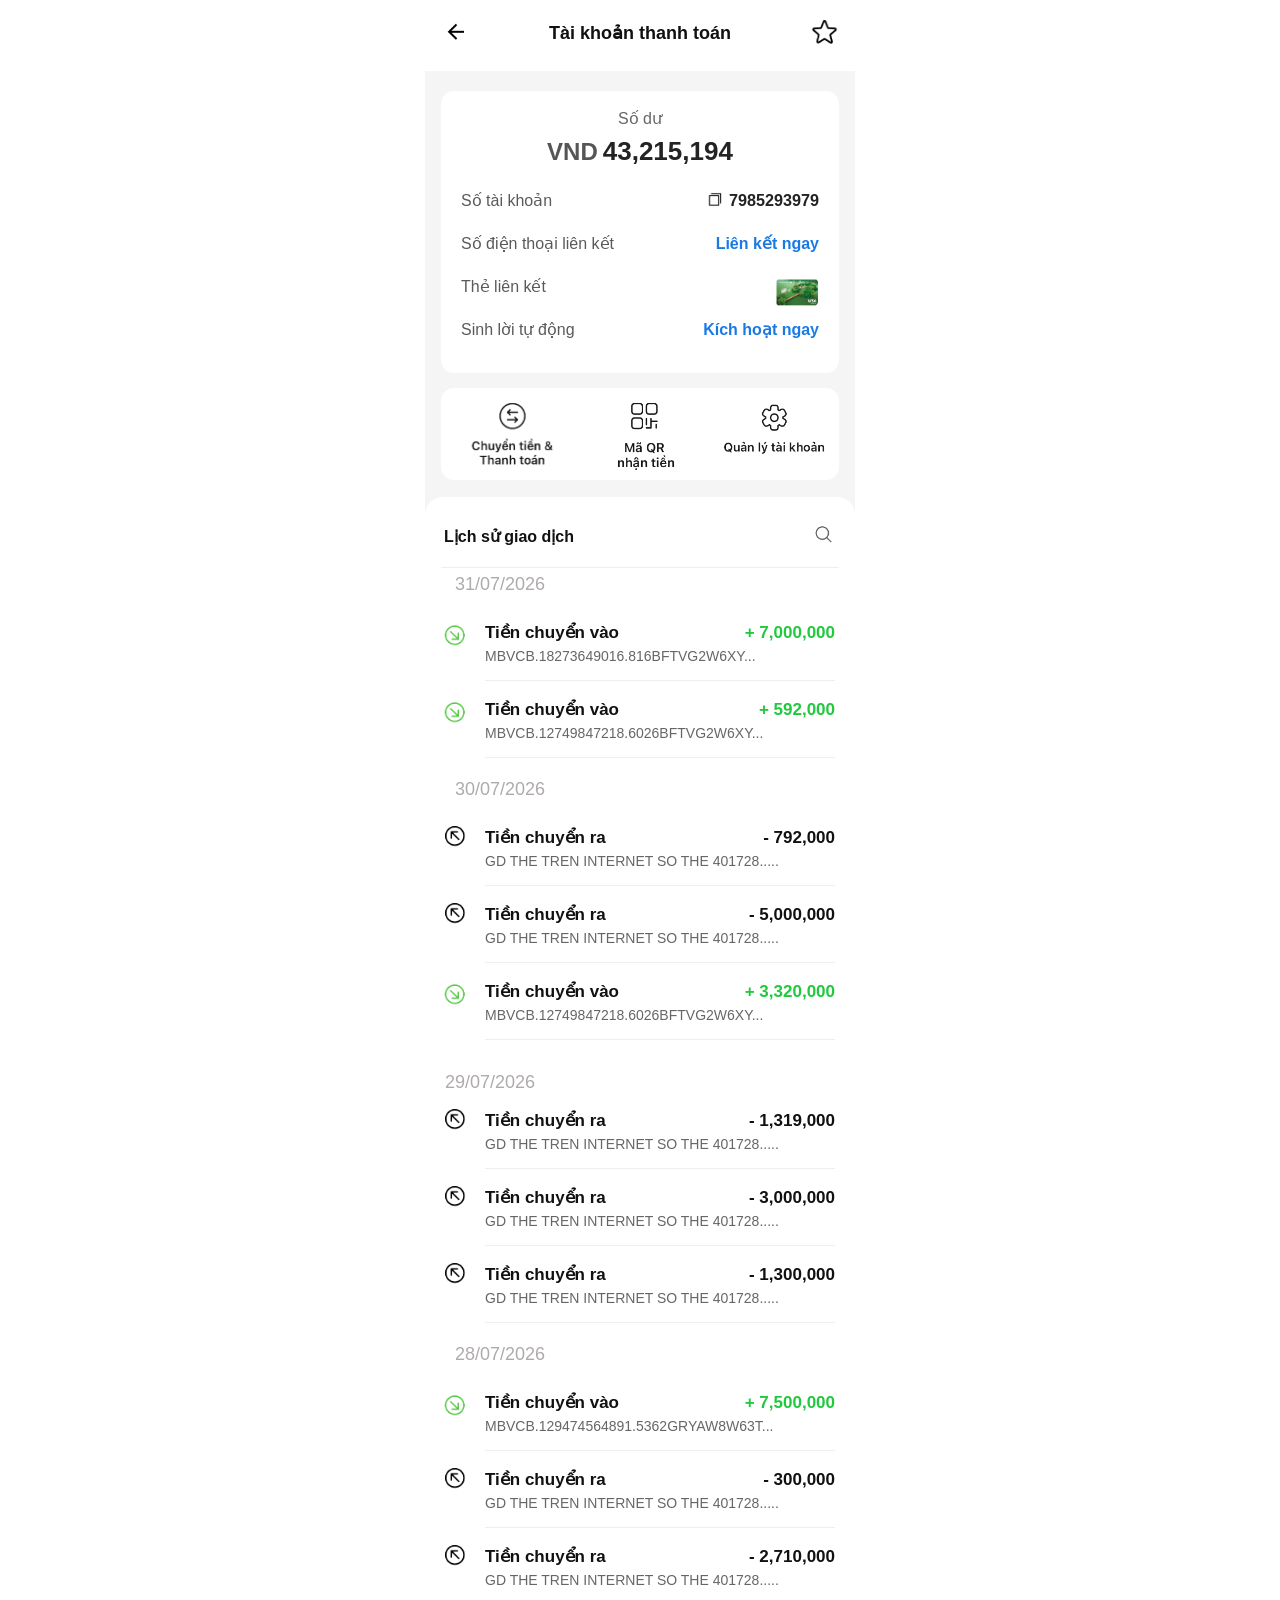
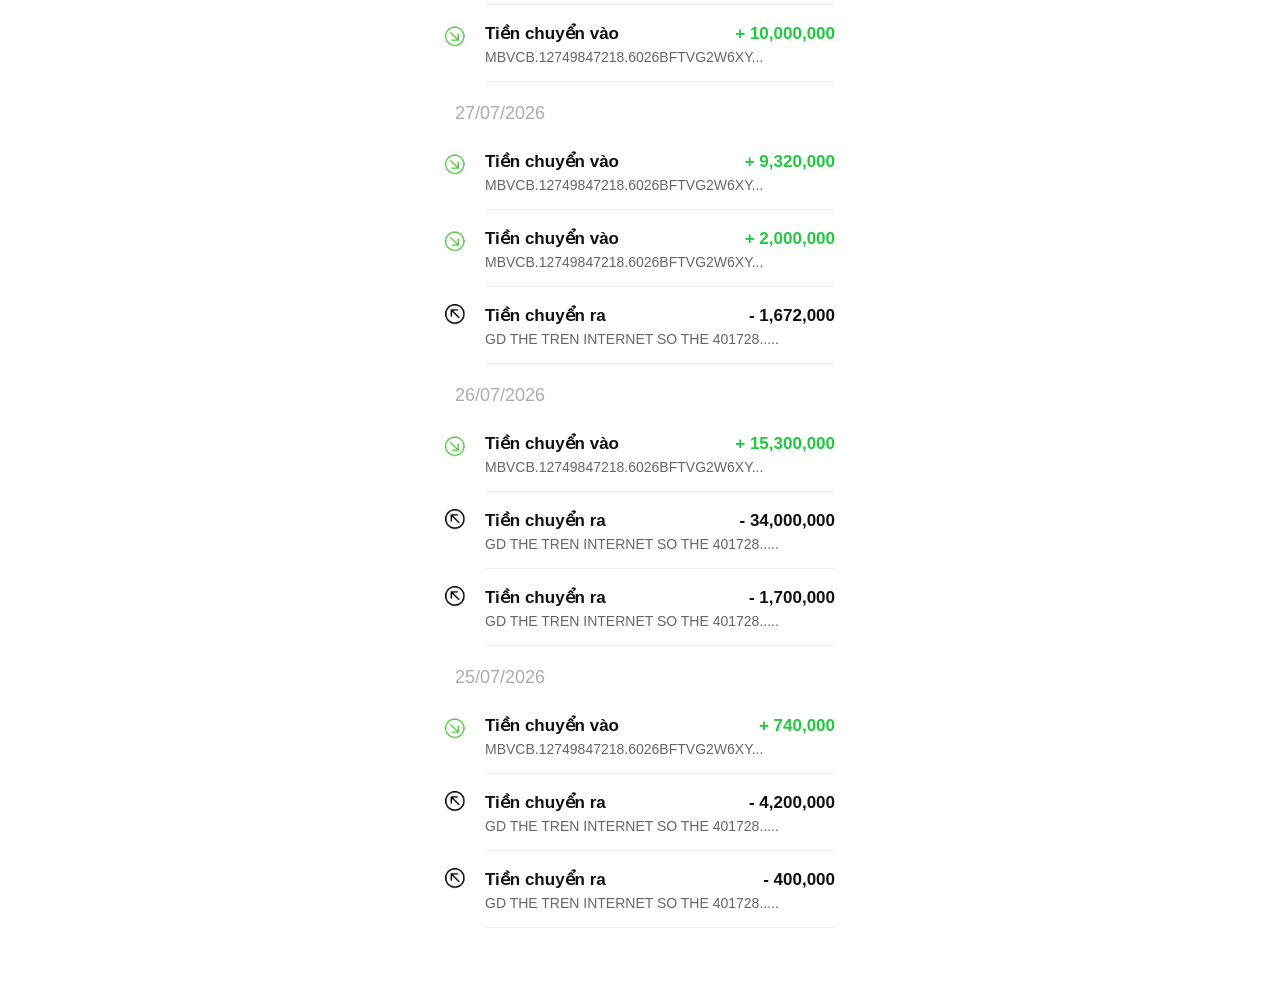
==== commit 6d26e8da: "Update account.html" ====
--- a/account.html
+++ b/account.html
@@ -294,13 +294,13 @@
 
             </div>
 
-
             <!-- NGÀY -->
+        
              <p class="transaction-date second-date">
 
                 31/07/2026
 
-            </p>
+            </p>      
 <!-- TIỀN VÀO -->
 
           <button
--- a/css/account.css
+++ b/css/account.css
@@ -1079,7 +1079,7 @@
 
 .second-date {
 
-   margin-top: -14px;
+   margin-top: -4px;
     padding: 10px;
 
 }
@@ -1467,4 +1467,4 @@
 
     }
 
-}+}
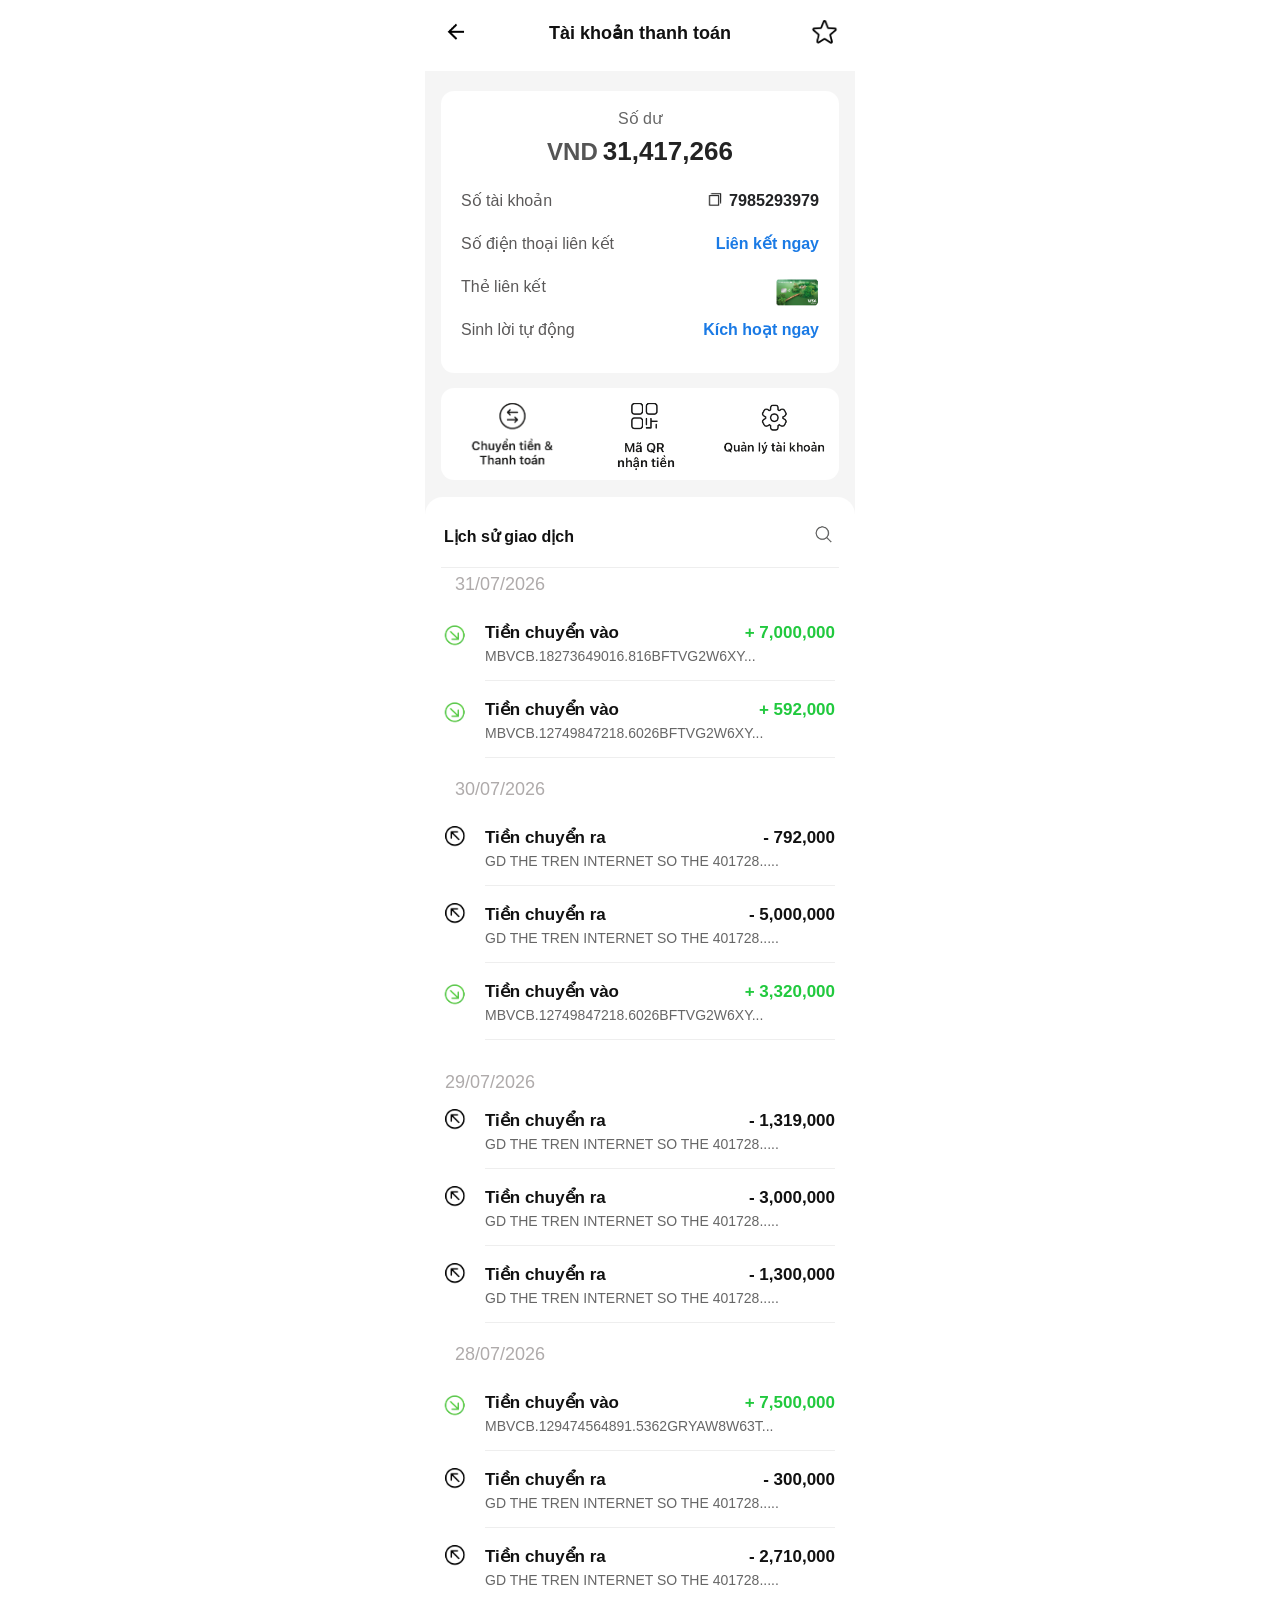
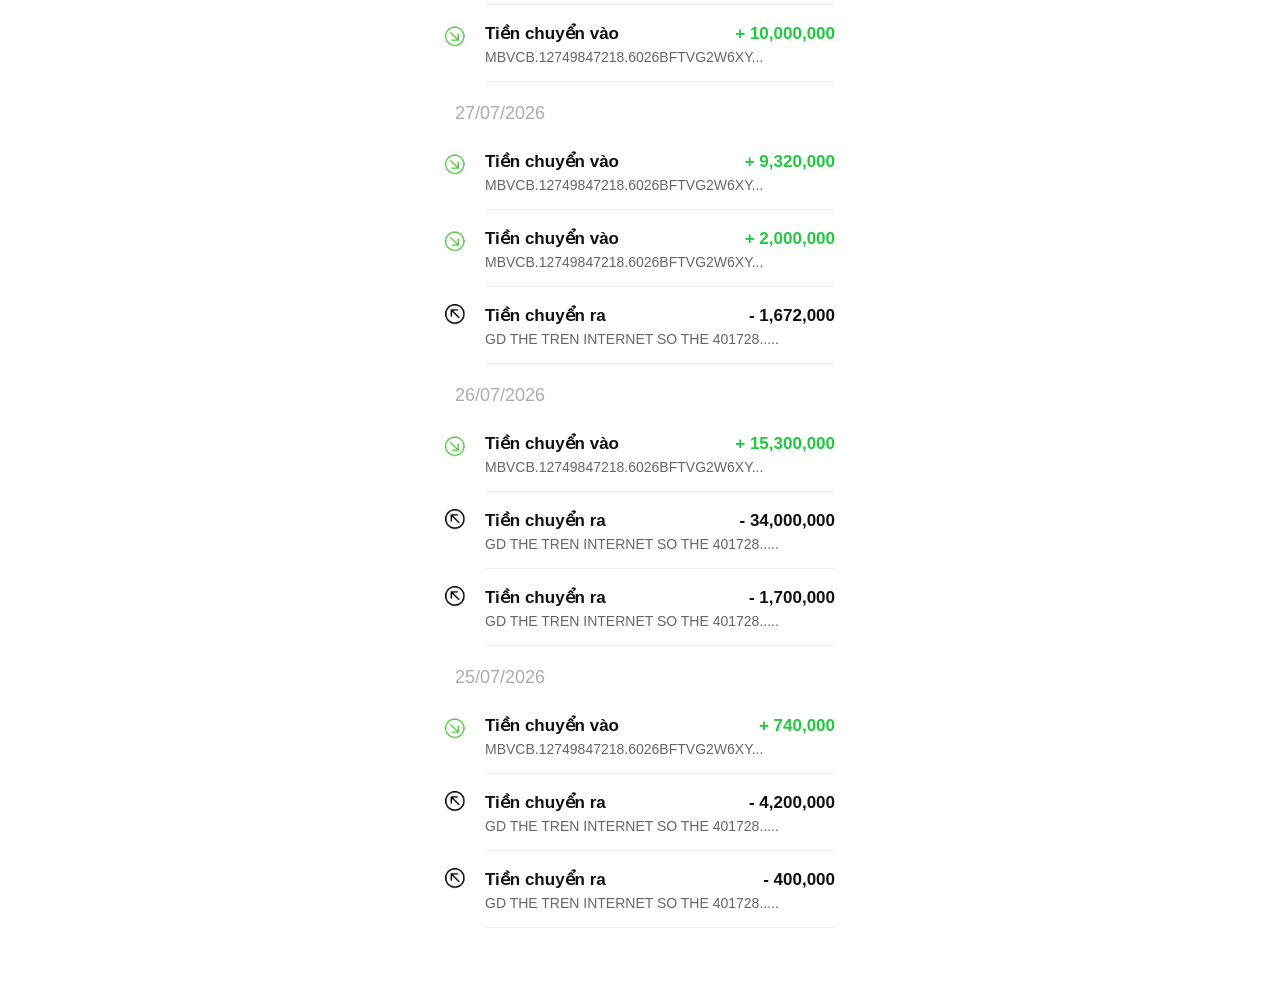
==== commit 1b5065cb: "Update account.html" ====
--- a/account.html
+++ b/account.html
@@ -112,7 +112,7 @@
                     <span>VND</span>
 
                     <strong>
-                        43,215,194
+                        31,417,266
                     </strong>
 
                 </div>
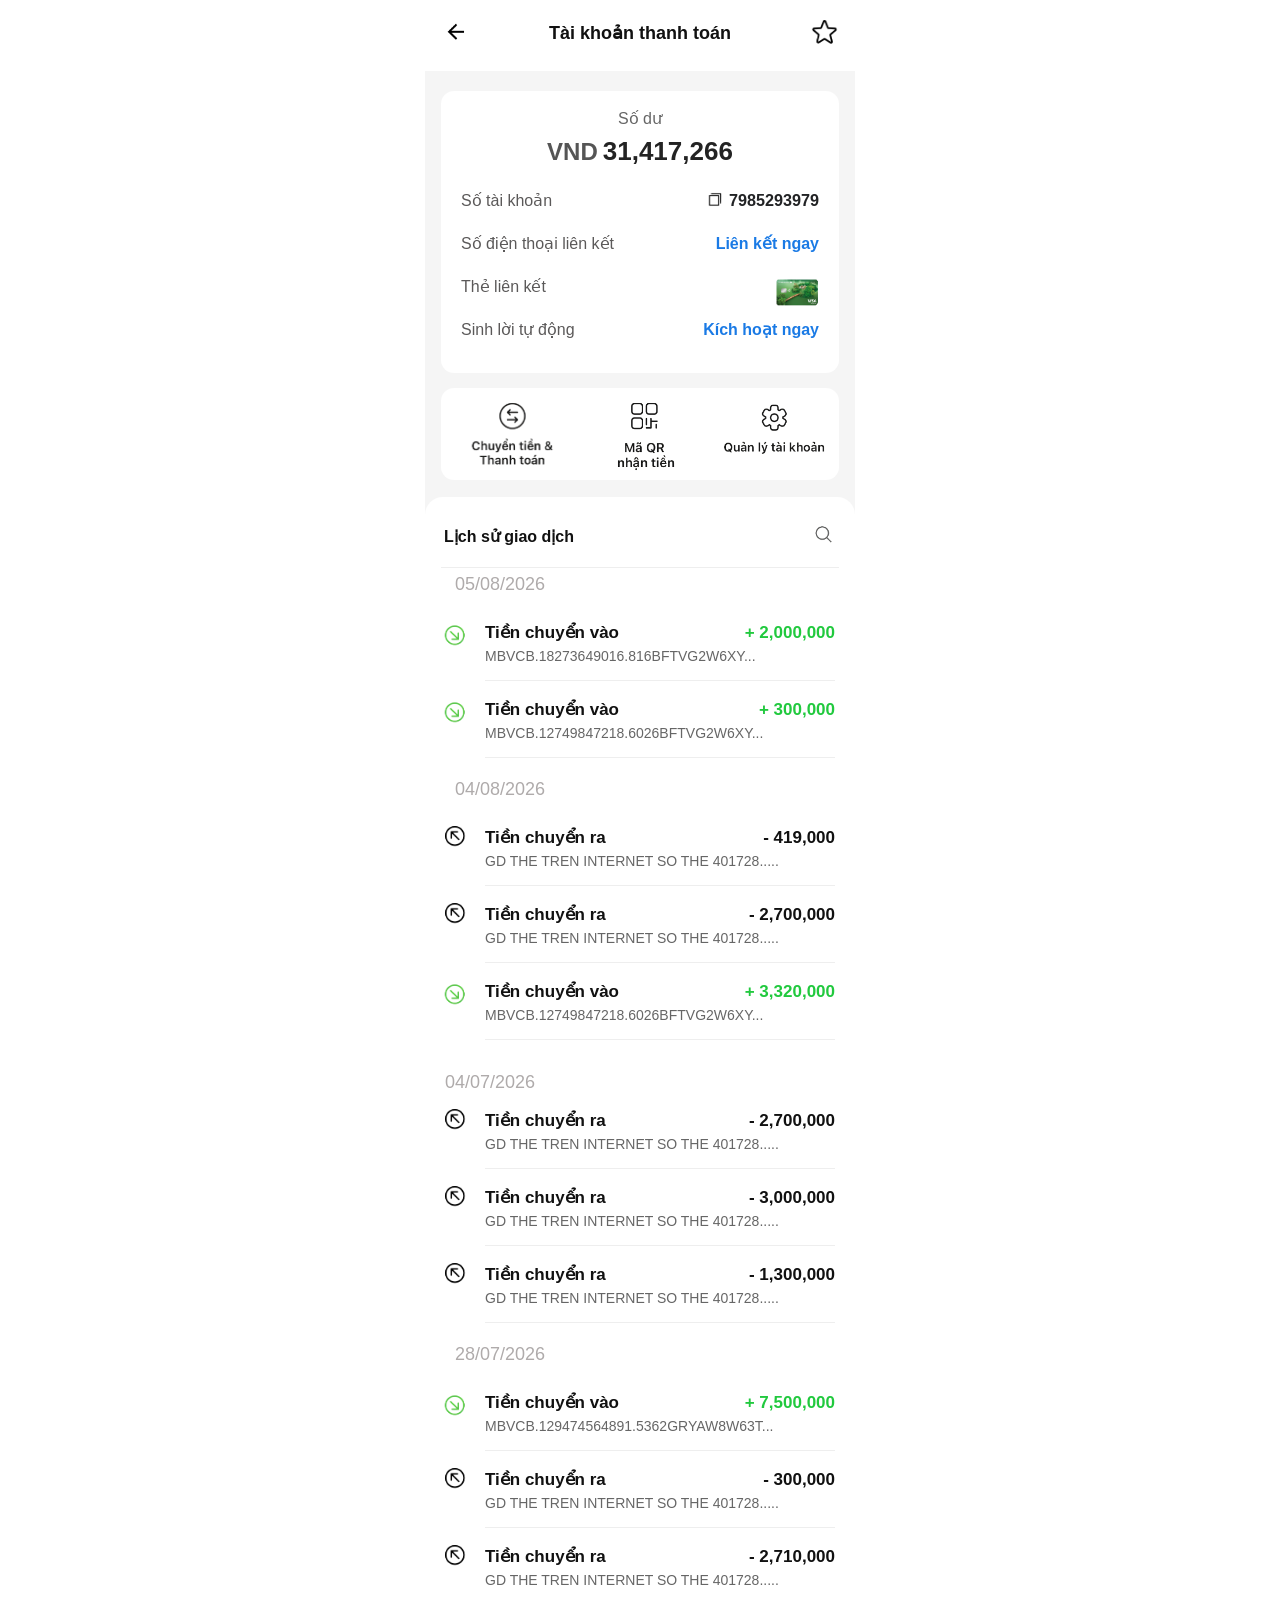
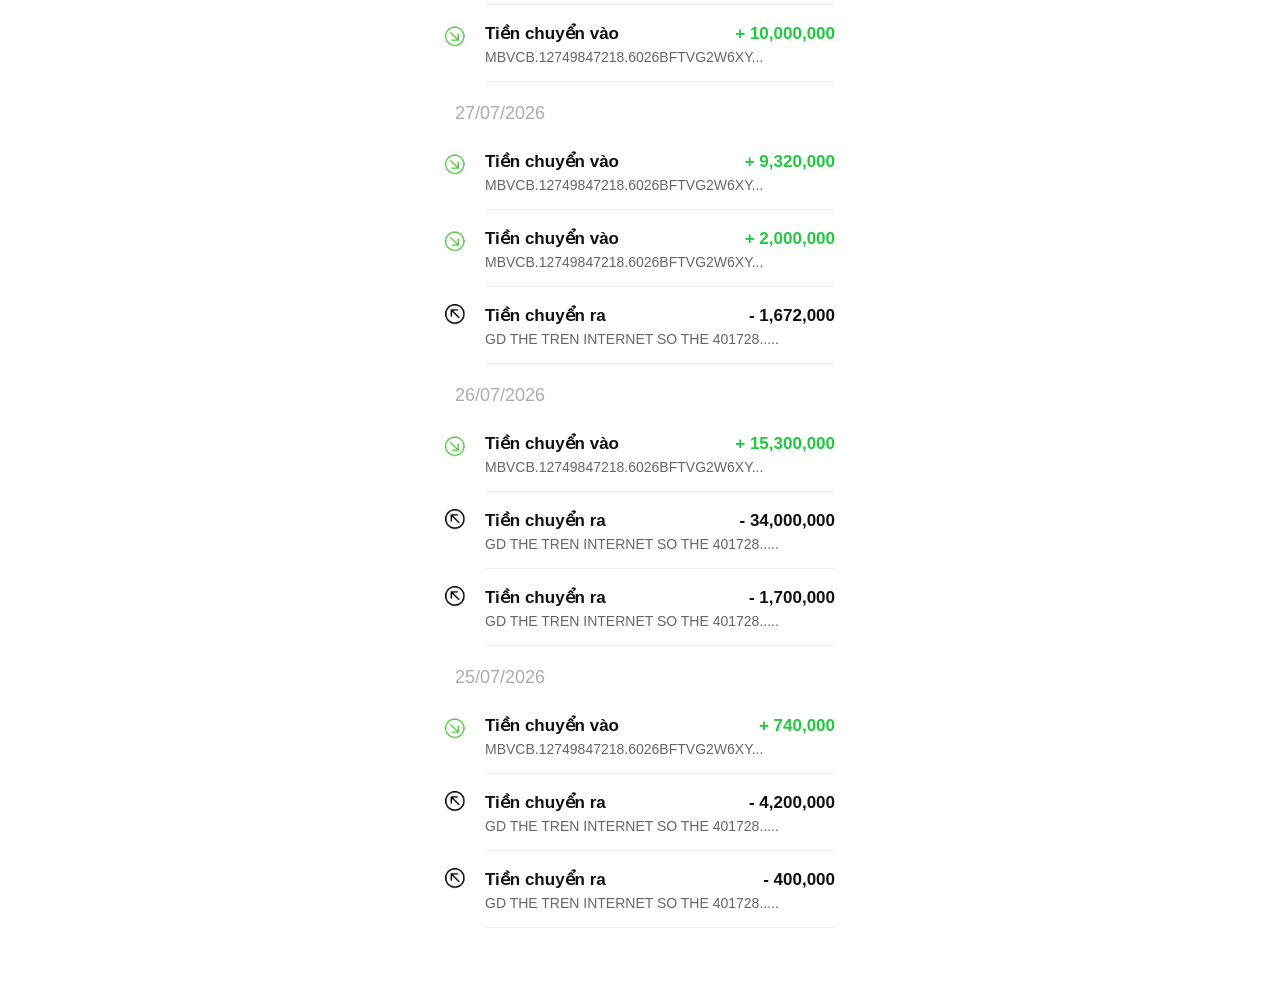
==== commit a9c4a0cf: "Update account.html" ====
--- a/account.html
+++ b/account.html
@@ -298,7 +298,7 @@
         
              <p class="transaction-date second-date">
 
-                31/07/2026
+                05/08/2026
 
             </p>      
 <!-- TIỀN VÀO -->
@@ -334,7 +334,7 @@
 
                         <span class="transaction-money green">
 
-                            + 7,000,000
+                            + 2,000,000
 
                         </span>
 
@@ -383,7 +383,7 @@
 
                         <span class="transaction-money green">
 
-                            + 592,000
+                            + 300,000
 
                         </span>
 
@@ -403,7 +403,7 @@
 
              <p class="transaction-date second-date">
 
-                30/07/2026
+                04/08/2026
 
             </p>
 
@@ -439,7 +439,7 @@
 
                         <span class="transaction-money">
 
-                            - 792,000
+                            - 419,000
 
                         </span>
 
@@ -488,7 +488,7 @@
 
                         <span class="transaction-money">
 
-                            - 5,000,000
+                            - 2,700,000
 
                         </span>
 
@@ -558,7 +558,7 @@
 
             <p class="transaction-date">
 
-                29/07/2026
+                04/07/2026
 
             </p>
 
@@ -595,7 +595,7 @@
 
                         <span class="transaction-money">
 
-                            - 1,319,000
+                            - 2,700,000
 
                         </span>
 
